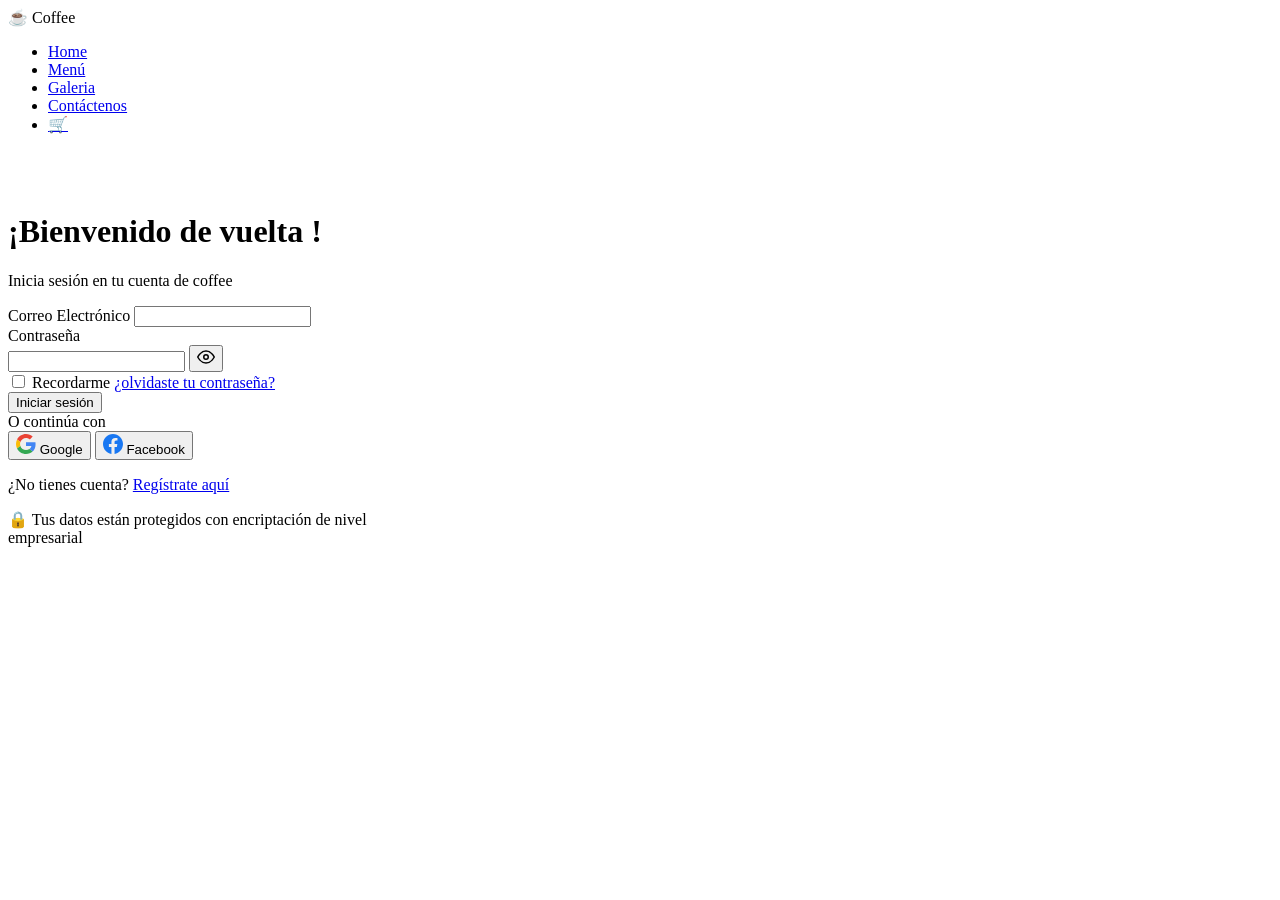
==== iniciodesesion.html @ a32e5ab3 "Primer commit - proyecto HTML" ====
<!DOCTYPE html>
<html lang="es">
<head>
  <meta charset="UTF-8" />
  <meta name="viewport" content="width=device-width, initial-scale=1.0"/>
  <title>Coffee – Iniciar Sesión</title>
  <link rel="stylesheet" href="./css/iniciar.css" />
  <link href="https://fonts.googleapis.com/css2?family=Caveat:wght@600;700&family=Lato:wght@400;700&display=swap" rel="stylesheet"/>
</head>
<body>

  <!-- NAVBAR -->
  <nav class="navbar">
    <div class="navbar__brand">
      <span>☕</span>
      <span class="navbar__name">Coffee</span>
    </div>
    <ul class="navbar__links">
      <li><a href="./index.html">Home</a></li>
      <li><a href="./menu.html">Menú</a></li>
      <li><a href="./galeria.html">Galeria</a></li>
      <li><a href="./contactenos.html">Contáctenos</a></li>
      <li><a href="./carrito.html">🛒</a></li>
    </ul>
  </nav>

  <!-- MAIN -->
  <main class="main">
    <div class="login-card">

      <!-- Avatar -->
      <div class="avatar-icon">
        <svg xmlns="http://www.w3.org/2000/svg" viewBox="0 0 24 24" fill="white" width="38" height="38">
          <path d="M12 12c2.7 0 4.8-2.1 4.8-4.8S14.7 2.4 12 2.4 7.2 4.5 7.2 7.2 9.3 12 12 12zm0 2.4c-3.2 0-9.6 1.6-9.6 4.8v2.4h19.2v-2.4c0-3.2-6.4-4.8-9.6-4.8z"/>
        </svg>
      </div>

      <h1 class="card-title">¡Bienvenido de vuelta !</h1>
      <p class="card-subtitle">Inicia sesión en tu cuenta de coffee</p>

      <form class="login-form" novalidate>

        <!-- Email -->
        <div class="form-group">
          <label for="email">Correo Electrónico</label>
          <input type="email" id="email" autocomplete="email" />
        </div>

        <!-- Password -->
        <div class="form-group">
          <label for="password">Contraseña</label>
          <div class="input-wrapper">
            <input type="password" id="password" autocomplete="current-password" />
            <button type="button" class="toggle-pw" onclick="togglePassword()" aria-label="Mostrar contraseña">
              <svg id="eye-icon" xmlns="http://www.w3.org/2000/svg" viewBox="0 0 24 24" fill="none" stroke="currentColor" stroke-width="2" width="18" height="18">
                <path d="M1 12s4-8 11-8 11 8 11 8-4 8-11 8-11-8-11-8z"/>
                <circle cx="12" cy="12" r="3"/>
              </svg>
            </button>
          </div>
        </div>

        <!-- Remember / Forgot -->
        <div class="form-options">
          <label class="remember-label">
            <input type="checkbox" id="remember" />
            Recordarme
          </label>
          <a href="#" class="forgot-link">¿olvidaste tu contraseña?</a>
        </div>

        <button type="submit" class="btn-login">Iniciar sesión</button>

        <!-- Divider -->
        <div class="divider">
          <span class="divider-line"></span>
          <span class="divider-text">O continúa con</span>
          <span class="divider-line"></span>
        </div>

        <!-- Social Buttons -->
        <div class="social-buttons">
          <button type="button" class="btn-social btn-google">
            <svg xmlns="http://www.w3.org/2000/svg" viewBox="0 0 48 48" width="20" height="20">
              <path fill="#EA4335" d="M24 9.5c3.54 0 6.71 1.22 9.21 3.6l6.85-6.85C35.9 2.38 30.47 0 24 0 14.62 0 6.51 5.38 2.56 13.22l7.98 6.19C12.43 13.72 17.74 9.5 24 9.5z"/>
              <path fill="#4285F4" d="M46.98 24.55c0-1.57-.15-3.09-.38-4.55H24v9.02h12.94c-.58 2.96-2.26 5.48-4.78 7.18l7.73 6c4.51-4.18 7.09-10.36 7.09-17.65z"/>
              <path fill="#FBBC05" d="M10.53 28.59c-.48-1.45-.76-2.99-.76-4.59s.27-3.14.76-4.59l-7.98-6.19C.92 16.46 0 20.12 0 24c0 3.88.92 7.54 2.56 10.78l7.97-6.19z"/>
              <path fill="#34A853" d="M24 48c6.48 0 11.93-2.13 15.89-5.81l-7.73-6c-2.15 1.45-4.92 2.3-8.16 2.3-6.26 0-11.57-4.22-13.47-9.91l-7.98 6.19C6.51 42.62 14.62 48 24 48z"/>
            </svg>
            Google
          </button>
          <button type="button" class="btn-social btn-facebook">
            <svg xmlns="http://www.w3.org/2000/svg" viewBox="0 0 24 24" width="20" height="20" fill="#1877F2">
              <path d="M24 12.073C24 5.405 18.627 0 12 0S0 5.405 0 12.073C0 18.1 4.388 23.094 10.125 24v-8.437H7.078v-3.49h3.047V9.41c0-3.025 1.792-4.697 4.533-4.697 1.312 0 2.686.236 2.686.236v2.971h-1.513c-1.491 0-1.956.93-1.956 1.886v2.267h3.328l-.532 3.49h-2.796V24C19.612 23.094 24 18.1 24 12.073z"/>
            </svg>
            Facebook
          </button>
        </div>

        <!-- Register -->
        <p class="register-prompt">
          ¿No tienes cuenta? <a href="./login.html">Regístrate aquí</a>
        </p>

        <!-- Security note -->
        <p class="security-note">
          <span>🔒</span> Tus datos están protegidos con encriptación de nivel<br/>empresarial
        </p>

      </form>
    </div>
  </main>

  <script>
    function togglePassword() {
      const input = document.getElementById('password');
      input.type = input.type === 'password' ? 'text' : 'password';
    }
  </script>

</body>
</html>
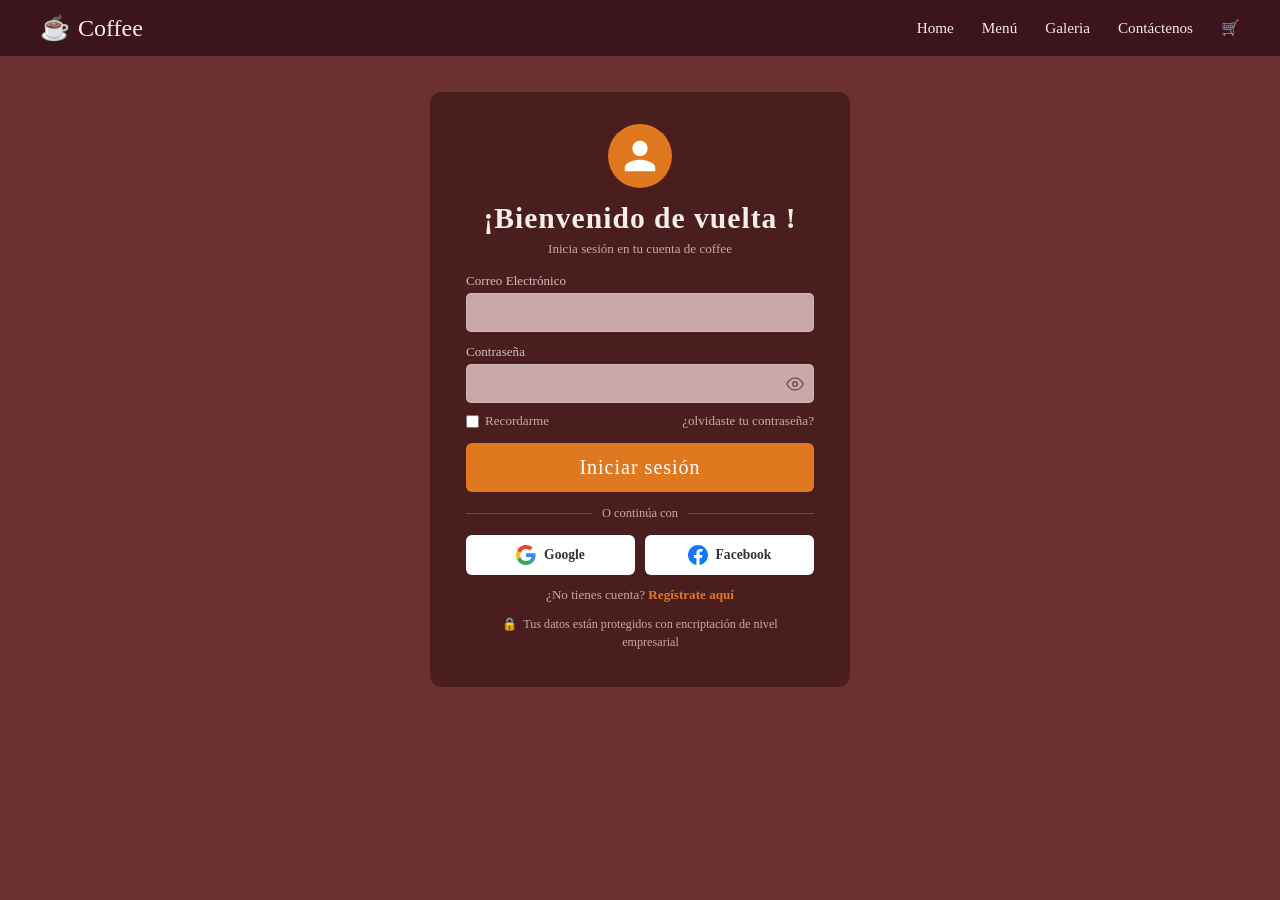
==== commit e5d34c1d: "yap" ====
--- a/iniciodesesion.html
+++ b/iniciodesesion.html
@@ -4,7 +4,7 @@
   <meta charset="UTF-8" />
   <meta name="viewport" content="width=device-width, initial-scale=1.0"/>
   <title>Coffee – Iniciar Sesión</title>
-  <link rel="stylesheet" href="./css/iniciar.css" />
+  <link rel="stylesheet" href="./css/iniciodesesion.css" />
   <link href="https://fonts.googleapis.com/css2?family=Caveat:wght@600;700&family=Lato:wght@400;700&display=swap" rel="stylesheet"/>
 </head>
 <body>
--- a/css/iniciodesesion.css
+++ b/css/iniciodesesion.css
@@ -0,0 +1,332 @@
+:root {
+  --bg-main:      #6b3030;
+  --bg-navbar:    #3b141c;
+  --bg-card:      #4a1e1e;
+  --bg-input:     #c8a8a8;
+  --accent:       #e07820;
+  --accent-hover: #c96a10;
+  --text-light:   #f5ede8;
+  --text-muted:   #c8a8a8;
+  --label-color:  #d4bfbf;
+
+}
+
+*, *::before, *::after {
+  box-sizing: border-box;
+  margin: 0;
+  padding: 0;
+}
+
+body {
+  font-family: var(--font-body);
+  background-color: var(--bg-main);
+  color: var(--text-light);
+  min-height: 100vh;
+}
+
+
+.navbar {
+  background-color: var(--bg-navbar);
+  display: flex;
+  align-items: center;
+  justify-content: space-between;
+  padding: 14px 40px;
+}
+
+.navbar__brand {
+  display: flex;
+  align-items: center;
+  gap: 8px;
+  font-family: var(--font-display);
+  font-size: 1.5rem;
+  color: var(--text-light);
+}
+
+.navbar__links {
+  list-style: none;
+  display: flex;
+  align-items: center;
+  gap: 28px;
+}
+
+.navbar__links a {
+  text-decoration: none;
+  color: var(--text-light);
+  font-size: 0.95rem;
+  transition: color 0.2s;
+}
+
+.navbar__links a:hover {
+  color: var(--accent);
+}
+
+
+.main {
+  display: flex;
+  justify-content: center;
+  align-items: flex-start;
+  padding: 36px 20px 60px;
+}
+
+
+.login-card {
+  background-color: var(--bg-card);
+  border-radius: 12px;
+  padding: 32px 36px 36px;
+  width: 100%;
+  max-width: 420px;
+  display: flex;
+  flex-direction: column;
+  align-items: center;
+  gap: 6px;
+}
+
+/* Avatar */
+.avatar-icon {
+  width: 64px;
+  height: 64px;
+  background-color: var(--accent);
+  border-radius: 50%;
+  display: flex;
+  align-items: center;
+  justify-content: center;
+  margin-bottom: 8px;
+}
+
+/* Title */
+.card-title {
+  font-family: var(--font-display);
+  font-size: 1.85rem;
+  font-weight: 700;
+  color: var(--text-light);
+  letter-spacing: 1px;
+  text-align: center;
+}
+
+.card-subtitle {
+  font-size: 0.82rem;
+  color: var(--text-muted);
+  margin-bottom: 10px;
+  text-align: center;
+}
+
+
+.login-form {
+  width: 100%;
+  display: flex;
+  flex-direction: column;
+  gap: 12px;
+}
+
+.form-group {
+  display: flex;
+  flex-direction: column;
+  gap: 4px;
+}
+
+.form-group label {
+  font-size: 0.82rem;
+  color: var(--label-color);
+}
+
+.form-group input {
+  width: 100%;
+  background-color: var(--bg-input);
+  border: 1px solid rgba(255,255,255,0.15);
+  border-radius: 5px;
+  padding: 10px 12px;
+  font-family: var(--font-body);
+  font-size: 0.88rem;
+  color: #3b1a1a;
+  outline: none;
+  transition: border-color 0.2s;
+}
+
+.form-group input:focus {
+  border-color: var(--accent);
+}
+
+/* Password wrapper */
+.input-wrapper {
+  position: relative;
+  display: flex;
+  align-items: center;
+}
+
+.input-wrapper input {
+  width: 100%;
+  padding-right: 40px;
+}
+
+.toggle-pw {
+  position: absolute;
+  right: 10px;
+  background: none;
+  border: none;
+  cursor: pointer;
+  color: #7a5050;
+  display: flex;
+  align-items: center;
+  padding: 0;
+  transition: color 0.2s;
+}
+
+.toggle-pw:hover {
+  color: var(--accent);
+}
+
+/* Remember / Forgot */
+.form-options {
+  display: flex;
+  justify-content: space-between;
+  align-items: center;
+  margin-top: -2px;
+}
+
+.remember-label {
+  display: flex;
+  align-items: center;
+  gap: 6px;
+  font-size: 0.82rem;
+  color: var(--text-muted);
+  cursor: pointer;
+}
+
+.remember-label input[type="checkbox"] {
+  width: 13px;
+  height: 13px;
+  accent-color: var(--accent);
+  cursor: pointer;
+}
+
+.forgot-link {
+  font-size: 0.82rem;
+  color: var(--text-muted);
+  text-decoration: none;
+  transition: color 0.2s;
+}
+
+.forgot-link:hover {
+  color: var(--accent);
+  text-decoration: underline;
+}
+
+/* Login Button */
+.btn-login {
+  width: 100%;
+  background-color: var(--accent);
+  color: #fff;
+  border: none;
+  border-radius: 6px;
+  padding: 13px;
+  font-family: var(--font-display);
+  font-size: 1.25rem;
+  letter-spacing: 1px;
+  cursor: pointer;
+  transition: background-color 0.2s, transform 0.1s;
+  margin-top: 2px;
+}
+
+.btn-login:hover {
+  background-color: var(--accent-hover);
+}
+
+.btn-login:active {
+  transform: scale(0.98);
+}
+
+/* Divider */
+.divider {
+  display: flex;
+  align-items: center;
+  gap: 10px;
+  margin: 2px 0;
+}
+
+.divider-line {
+  flex: 1;
+  height: 1px;
+  background-color: rgba(255,255,255,0.2);
+}
+
+.divider-text {
+  font-size: 0.78rem;
+  color: var(--text-muted);
+  white-space: nowrap;
+}
+
+/* Social Buttons */
+.social-buttons {
+  display: flex;
+  gap: 10px;
+}
+
+.btn-social {
+  flex: 1;
+  display: flex;
+  align-items: center;
+  justify-content: center;
+  gap: 8px;
+  background-color: #fff;
+  border: none;
+  border-radius: 6px;
+  padding: 10px 14px;
+  font-family: var(--font-body);
+  font-size: 0.85rem;
+  font-weight: 700;
+  color: #333;
+  cursor: pointer;
+  transition: background-color 0.2s, transform 0.1s;
+}
+
+.btn-social:hover {
+  background-color: #f0f0f0;
+}
+
+.btn-social:active {
+  transform: scale(0.97);
+}
+
+/* Register */
+.register-prompt {
+  text-align: center;
+  font-size: 0.82rem;
+  color: var(--text-muted);
+}
+
+.register-prompt a {
+  color: var(--accent);
+  font-weight: 700;
+  text-decoration: none;
+}
+
+.register-prompt a:hover {
+  text-decoration: underline;
+}
+
+/* Security note */
+.security-note {
+  text-align: center;
+  font-size: 0.76rem;
+  color: var(--text-muted);
+  line-height: 1.5;
+  display: flex;
+  align-items: flex-start;
+  justify-content: center;
+  gap: 6px;
+}
+
+/* =============================
+   Responsive
+   ============================= */
+@media (max-width: 480px) {
+  .login-card {
+    padding: 24px 18px 30px;
+  }
+  .navbar {
+    padding: 12px 16px;
+  }
+  .navbar__links {
+    gap: 14px;
+  }
+}
